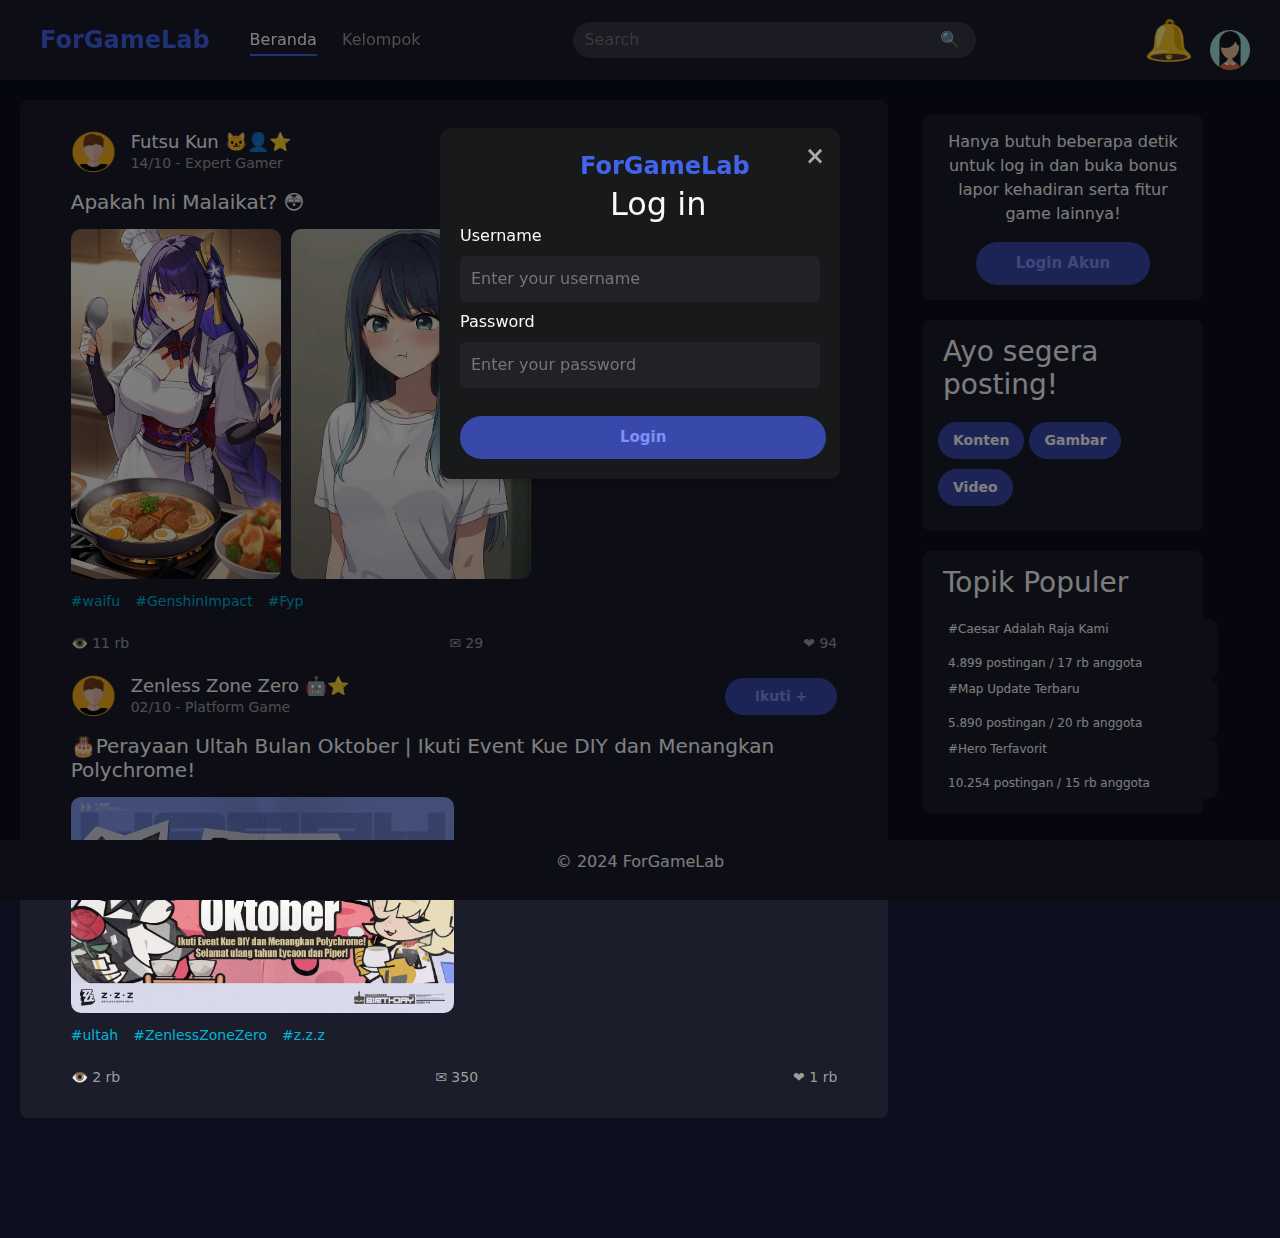
==== index.html @ d7272fd7 "Update Navbar" ====
<!DOCTYPE html>
<html lang="en">

<head>
  <meta charset="UTF-8" />
  <meta name="viewport" content="width=device-width, initial-scale=1.0" />
  <title>Forum Komunitas Gaming</title>
  <link rel="stylesheet" href="css/style.css" />
  <link rel="stylesheet" href="css/bootstrap.css" />
  <link rel="stylesheet" href="https://cdnjs.cloudflare.com/ajax/libs/font-awesome/6.7.1/css/all.min.css" />
</head>

<body>
  <!-- Modal Structure -->
  <div id="loginModal" class="modal-overlay">
    <div class="modal-konten">
      <span class="close-btn">&times;</span>
      <div class="logo">ForGameLab</div>
      <h2>Log in</h2>
      <form action="#">
        <label for="username" class="text-light">Username</label>
        <input type="text" id="username" name="username" placeholder="Enter your username"
          style="background-color: #212226" />
        <label for="password" class="text-light">Password</label>
        <input type="password" id="password" name="password" placeholder="Enter your password"
          style="background-color: #212226" />
        <button type="submit">Login</button>
      </form>
    </div>
  </div>
  <nav class="navbar">
    <span class="logo-mobile">ForGameLab</span>
    <span class="hamburger">&#9776;</span>
    <div class="navbar-left">
      <div class="logo">ForGameLab</div>
      <div class="menu">
        <a href="#" class="active">Beranda</a>
        <a href="#">Kelompok</a>
      </div>
    </div>

    <div class="navbar-center">
      <div class="search-bar">
        <input type="text" placeholder="Search" />
        <button type="submit">🔍</button>
      </div>
    </div>

    <div class="navbar-right">
      <div class="icons">
        <span class="icon">🔔</span>
        <img src="bahan/profile2.png" alt="Avatar Profil" class="avatar-profil" />
      </div>
    </div>
  </nav>

  <main>
    <section class="forum">
      <article class="post">
        <div class="post-container">
          <div class="post-header">
            <img src="bahan/profile1.png" alt="Avatar" class="avatar" />
            <div class="user-info">
              <h3>Futsu Kun <span class="icons">🐱‍👤⭐</span></h3>
              <p>14/10 - Expert Gamer</p>
            </div>
            <button class="follow-btn">Ikuti +</button>
          </div>

          <div class="post-content">
            <h2>Apakah Ini Malaikat? 😳</h2>
            <div class="post-images">
              <img src="bahan/gambar1.png" alt="gambar 1" class="post-image" />
              <img src="bahan/gambar2.png" alt="gambar 2" class="post-image" />
            </div>
            <div class="post-tags">
              <a href="#">#waifu</a>
              <a href="#">#GenshinImpact</a>
              <a href="#">#Fyp</a>
            </div>
          </div>

          <div class="post-footer">
            <span>👁 11 rb</span>
            <span>✉ 29</span>
            <span>❤ 94</span>
          </div>
        </div>
        <div class="post-container">
          <div class="post-header">
            <img src="bahan/profile1.png" alt="Avatar" class="avatar" />
            <div class="user-info">
              <h3>Zenless Zone Zero <span class="icons">🤖⭐</span></h3>
              <p>02/10 - Platform Game</p>
            </div>
            <button class="follow-btn">Ikuti +</button>
          </div>

          <div class="post-content">
            <h2>
              🎂Perayaan Ultah Bulan Oktober | Ikuti Event Kue DIY dan
              Menangkan Polychrome!
            </h2>
            <div class="post-images">
              <img src="bahan/gambar3.png" alt="gambar 3" class="post-image" />
            </div>
            <div class="post-tags">
              <a href="#">#ultah</a>
              <a href="#">#ZenlessZoneZero</a>
              <a href="#">#z.z.z</a>
            </div>
          </div>

          <div class="post-footer">
            <span>👁 2 rb</span>
            <span>✉ 350</span>
            <span>❤ 1 rb</span>
          </div>
        </div>
      </article>
    </section>

    <aside class="sidebar">
      <div class="widget">
        <p>
          <b></b>Hanya butuh beberapa detik untuk log in dan buka bonus lapor
          kehadiran serta fitur game lainnya!
        </p>
        <button class="login-btn">Login Akun</button>
      </div>

      <div class="post-options">
        <h3>Ayo segera posting!</h3>
        <button>Konten</button>
        <button>Gambar</button>
        <button>Video</button>
      </div>

      <div class="topik-info">
        <h3>Topik Populer</h3>
        <div class="topik-container">
          <p>#Caesar Adalah Raja Kami</p>
          <p>4.899 postingan / 17 rb anggota</p>
        </div>
        <div class="topik-container">
          <p>#Map Update Terbaru</p>
          <p>5.890 postingan / 20 rb anggota</p>
        </div>
        <div class="topik-container">
          <p>#Hero Terfavorit</p>
          <p>10.254 postingan / 15 rb anggota</p>
        </div>
      </div>
    </aside>
  </main>

  <footer>
    <p>© 2024 ForGameLab</p>
  </footer>

  <!-- JavaScript Libraries -->
  <script src="js/bootstrap.js"></script>
  <script>
    // Mendapatkan elemen modal
    const modal = document.getElementById("loginModal");
    const closeBtn = document.querySelector(".close-btn");

    // Fungsi Load Modal
    window.onload = function () {
      modal.style.display = "block";
    };

    // Close Modal
    closeBtn.onclick = function () {
      window.location.href = "beranda.html";
    };

    // Close Modal Diluar Konten
    window.onclick = function (event) {
      if (event.target === modal) {
        window.location.href = "beranda.html";
      }
    };
  </script>
</body>

</html>
---- css/style.css ----
/* General Styles */
header {
    background-color: #222;
    padding: 15px;
    text-align: center;
  }

.navbar-left {
    display: flex;
    align-items: center;
}

.logo {
    font-size: 24px;
    color: #4263eb;
    font-weight: bold;
    margin-right: 40px;
    margin-left: 20px
}

.menu a {
    margin-right: 20px;
    color: #9e9e9e;
    text-decoration: none;
    font-size: 16px;
}

.menu a.active {
    color: #fff;
    border-bottom: 2px solid #4263eb;
    padding-bottom: 5px;
}

/* Navbar Styles */

.navbar-center {
    display: flex;
    align-items: center;
}

.navbar-right {
    display: flex;
    align-items: center;
}

/* Hamburger Edit */

.navbar .hamburger {
    display: none;
    cursor: pointer;
    font-size: 30px;
    color: white;
}

.navbar .logo-mobile {
    display: none;
}

/* Search Bar */

.search-bar {
    display: flex;
    background-color: #343746;
    border-radius: 20px;
    padding: 5px 10px;
    margin-right: 20px;
}

.search-bar input {
    background-color: transparent;
    padding: 1px 150px 1px 1px;
    border: none;
    color: #fff;
    outline: none;
    text-align: left;
}

.search-bar button {
    background: none;
    border: none;
    color: #fff;
    cursor: pointer;
}

.icons .icon {
    font-size: 40px;
    margin-left: 15px;
    cursor: pointer;
}

/* Avatar Navbar */
.avatar-profil {
    width: 40px;
    height: 40px;
    margin: 1px 10px 0px 10px;
}
  
  main {
    display: flex;
    margin: 20px;
  }
/* Sidebar Main */
  .sidebar {
    width: 25%;
    background-color: #0c0f1d;
    padding: 15px;
    margin-left: 20px;
    margin-bottom: auto;
  }
  
  .forum {
    width: 70%;
  }

/* Styling modal background */
  .modal-overlay {
    display: none;
    position: fixed;
    top: 0;
    left: 0;
    width: 100%;
    height: 100%;
    background-color: rgba(0, 0, 0, 0.5);
    z-index: 9999;
}

/* Konten modal */
.modal-konten {
    position: relative;
    background-color: #18191b;
    margin: 10% auto;
    padding: 20px;
    border-radius: 10px;
    width: 400px;
    max-width: 80%;
    box-shadow: 0 4px 8px rgba(0, 0, 0, 0.2);
    animation: fadeIn 0.5s ease;
}

/* Animasi Fade In */
@keyframes fadeIn {
    from {
        opacity: 0;
        transform: translateY(-50px);
    }
    to {
        opacity: 1;
        transform: translateY(0);
    }
}

/* Form login styling */
.modal-konten h2 {
    margin: 0px 1px 1px 150px
}

.modal-konten input[type="text"], 
.modal-konten input[type="password"] {
    width: 100%;
    padding: 10px;
    margin: 8px 0;
    border: 1px solid #212226;
    border-radius: 5px;
}

.modal-konten button {
    background-color: #3949ab;
    color: #7f8ff5;
    border: none;
    padding: 10px 160px;
    border-radius: 40px;
    cursor: pointer;
    font-size: 15px;
    font-weight: bold;
    margin-top: 20px;
}

.modal-konten button:hover {
    background-color: #6476e9;
    color: #fff;
    cursor: pointer;
}

.modal-konten .logo {
    font-size: 24px;
    color: #4263eb;
    font-weight: bold;
    margin: 0px 1px 1px 120px
}

/* Button close di pojok modal */
.close-btn {
    position: absolute;
    top: 10px;
    right: 15px;
    color: #aaa;
    font-size: 24px;
    font-weight: bold;
    cursor: pointer;
}

.close-btn:hover {
    color: black;
}
/* Main Konten */
  .widget {
    margin-bottom: 20px;
    padding: 15px;
    background-color: #1b1d2a;
    border-radius: 8px;
    text-align: center;
  }
  
  .post-options, .topik-info {
    margin-bottom: 20px;
    padding: 15px;
    background-color: #1b1d2a;
    border-radius: 8px;
  }

  .post-options h3, .topik-info h3 {
    margin-left: 5px
  }
  
  .post-options button {
    background-color: #3949ab;
    color: #fff;
    border: none;
    padding: 8px 15px;
    border-radius: 20px;
    cursor: pointer;
    font-size: 14px;
    font-weight: bold;
    margin-bottom: 10px;
  }

  .post-options button:hover {
    background-color: #6476e9;
  }
  
  .post {
    background-color: #1b1d2a;
    border-radius: 8px;
    padding: 20px;
    margin-bottom: 100px;
  }
  
.post-container {
    width: 800px;
    background-color: #1b1d2a;
    padding: 20px 35px;
    margin: auto;
}

.topik-container {
    width: 280px;
    height: 60px;
    background-color: #1b1d2a;
    border-radius: 10px;
    padding: 0.5px 0.5px 10px 10px;
    font-size: 12px;
}

.topik-container:hover {
    background-color: #676767;
}

.post-header {
    display: flex;
    align-items: center;
    margin-bottom: 15px;
}

.post-content {
    margin-bottom: 20px;
}

.post-content h2 {
    font-size: 20px;
    margin-bottom: 15px;
    color: #fff;
}

.post-images {
    display: flex;
    gap: 10px;
    margin-bottom: 10px;
}

.post-image {
    max-width: 50%;
    max-height: 350px;
    border-radius: 10px;
}

.post-tags a {
    color: #00b4d8;
    text-decoration: none;
    margin-right: 10px;
    font-size: 14px;
}

.post-footer {
    display: flex;
    justify-content: space-between;
    font-size: 14px;
    color: #9e9e9e;
}
/* Avatar Konten */
.avatar {
    width: 45px;
    height: 45px;
    border-radius: 45%;
    margin-right: 15px;
}

.user-info {
    flex-grow: 1;
}

.user-info h3 {
    margin: 0;
    font-size: 18px;
    color: #fff;
}

.user-info p {
    margin: 0;
    font-size: 14px;
    color: #9e9e9e;
}
  
.post-body img {
    max-width: 20%;
    margin-top: 15px;
    border-radius: 8px;
  }

.icons {
    font-size: 18px;
}

/* Follor Button */

.follow-btn {
    background-color: #3949ab;
    color: #7f8ff5;
    border: none;
    padding: 8px 30px;
    border-radius: 20px;
    cursor: pointer;
    font-size: 14px;
    font-weight: bold;
}

.follow-btn:hover {
    background-color: #6476e9;
    color: #fff;
    cursor: pointer;
}
/* Login Button */
.login-btn {
    background-color: #3949ab;
    color: #7f8ff5;
    border: none;
    padding: 10px 40px;
    border-radius: 40px;
    cursor: pointer;
    font-size: 15px;
    font-weight: bold;
}

.login-btn:hover {
    background-color: #6476e9;
    color: #fff;
    cursor: pointer;
}

.notification-dropdown {
    position: relative;
    margin-left: 5px;
    margin-right: 30px;
  }
  
  .dropdown-icon img {
    width: 32px;
    cursor: pointer;
  }
  
  .dropdown-content {
  display: none;
  position: absolute;
  top: 40px;
  right: 0;
  background-color: #1b1d2a;
  border-radius: 8px;
  padding: 16px;
  box-shadow: 0 4px 30px rgba(0, 0, 0, 0.2);
  width: 300px;
  z-index: 1000;
  transition: background 0.3s ease;
  }

  .message {
    text-align: center;
  }
  
  .dropdown-content img {
    width: 64px;
    margin-bottom: 12px;
  }
  
  .dropdown-content p {
    margin: 0 0 16px;
  }
  
  .dropdown-content button {
    background-color:  #3949ab;
    border: none;
    border-radius: 4px;
    color: #7f8ff5;
    padding: 8px 16px;
    cursor: pointer;
  }
  
  .dropdown-content button:hover {
    background-color: #6476e9;
    color: #fff;
  }

  .profile-setting button {
    margin-top: 10px;
    padding: 8px 20px;
    width: auto;
    text-align: left;
  }

  .dropdown-content .dropdown-item {
    padding: 5px;
  }
  
  .dropdown-content .dropdown-item:hover {
    border-radius: 5px;
    background-color: #343746;
    color: #6476e9;
    cursor: pointer;
  }
  
  .dropdown-item i {
    margin-right: 8px;
  }
  
  .dropdown-right {
    font-size: 0.9em;
    color: #aaa;
  }

  #theme-setting {
    display: flex;
    justify-content: space-between;
    align-items: center;
    padding: 10px 15px;
    cursor: pointer;
  }

  #theme-masuk {
    display: flex;
    align-items: left;
    padding: 10px 15px;
    cursor: pointer;
  }
  
  /* Toggle Switch */
  .theme-switcher {
    display: flex;
    align-items: center;
    gap: 10px;
  }

  .switch {
    margin-left: 40px;
    position: relative;
    display: inline-block;
    width: 34px;
    height: 20px;
  }
  
  .switch input {
    display: none;
  }
  
  .slider {
    position: absolute;
    cursor: pointer;
    top: 0;
    left: 0;
    right: 0;
    bottom: 0;
    background-color: #666;
    transition: 0.4s;
    border-radius: 34px;
  }
  
  .slider::before {
    position: absolute;
    content: "";
    height: 14px;
    width: 14px;
    left: 3px;
    bottom: 3px;
    background-color: white;
    transition: 0.4s;
    border-radius: 50%;
  }
  
  input:checked + .slider {
    background-color: #4CAF50;
  }
  
  input:checked + .slider::before {
    transform: translateX(14px);
  }

  /* Tema Dark Mode */
body.dark-mode {
    background-color: #121212;
    color: #f5f5f5;
  }
  
  body.dark-mode .dropdown {
    background-color: #2b2b2b;
  }
  
  body.dark-mode #theme-setting:hover {
    background-color: #444;
  }
  
/* Footer Style */
footer {
    background-color: #1b1d2a;
    color: white;
    text-align: center;
    padding: 10px 0;
    position: fixed;
    width: 100%;
    bottom: 0;
}
  
  /* Responsiveness */
  @media screen and (max-width: 412px) {
    main {
      flex-direction: column;
    }
  
    .forum, .post {
      width: 95%;
    }

    .logo {
        font-size: 16px;
        color: #4263eb;
        font-weight: bold;
        margin-right: 10px;
    }

    .sidebar {
        width: 95%;
        margin-left: 0px;
        margin-bottom: 100px;
        padding: 10px;
      }
    .navbar-left, .navbar-center, .navbar-right {
        display: none;
    }

    .navbar .hamburger {
        display: block;
    }

    .navbar .logo-mobile {
        display: block;
        font-size: 20px;
        color: #4263eb;
        font-weight: bold;
        margin-right: 10px;
    }

    .post-container {
        width: 95%;
        padding: 10px;
    }

    .post-images {
        flex-direction: column;
    }

    .post-image {
        max-width: 90%;
    }

    .follow-btn {
        padding: 8px 20px;
        border-radius: 20px;
        font-size: 12px;
        font-weight: bold;
    }

    .user-info {
        width: 100%;
    }
  }

  @media screen and (max-width: 540px) {
    main {
      flex-direction: column;
    }
  
    .forum, .post {
      width: 95%;
    }

    .logo {
        font-size: 16px;
        color: #4263eb;
        font-weight: bold;
        margin-right: 10px;
    }

    .sidebar {
        width: 95%;
        margin-left: 0px;
        margin-bottom: 100px;
        padding: 10px;
      }
    .navbar-left, .navbar-center, .navbar-right {
        display: none;
    }

    .navbar .hamburger {
        display: block;
    }

    .navbar .logo-mobile {
        display: block;
        font-size: 20px;
        color: #4263eb;
        font-weight: bold;
        margin-right: 10px;
    }

    .post-container {
        width: 95%;
        padding: 10px;
    }

    .post-images {
        flex-direction: column;
    }

    .post-image {
        max-width: 90%;
    }

    .follow-btn {
        padding: 8px 20px;
        border-radius: 20px;
        font-size: 12px;
        font-weight: bold;
    }

    .user-info {
        width: 100%;
    }
  }

  @media screen and (max-width: 768px) {
  
    .post-container {
        width: 95%;
        padding: 10px;
    }

    .navbar-left, .navbar-center, .navbar-right {
        display: none;
    }

    .navbar .hamburger {
        display: block;
    }

    .navbar .logo-mobile {
        display: block;
        font-size: 20px;
        color: #4263eb;
        font-weight: bold;
        margin-right: 10px;
    }

    .topik-container {
        width: 100px;
        height: 80px;
    }

    .sidebar {
        width: 30%;
        margin-left: 0px;
        margin-bottom: 100px;
        padding: 10px;
      }

    .avatar-profil {
        width: 35px;
        height: 35px;
        margin: 1px 5px 0px 10px;
    }

    .logo {
        font-size: 20px;
        color: #4263eb;
        font-weight: bold;
        margin-right: 20px;
    }

    .post-options button {
        padding: 5px 10px;
      }
  }

  @media screen and (max-width: 1025px) {
    .post-container {
        width: 95%;
        padding: 10px;
    }

    .topik-container {
        width: 100px;
        height: 80px;
    }

    .search-bar input {
        padding: 4px 50px 4px 4px;
    }

    .avatar-profil {
        width: 35px;
        height: 35px;
        margin: 1px 5px 0px 10px;
    }

    .logo {
        font-size: 20px;
        color: #4263eb;
        font-weight: bold;
        margin-right: 20px;
    }

    .post-options button {
        padding: 5px 10px;
      }

    .sidebar {
        width: 30%;
        margin-left: 0px;
        margin-bottom: 100px;
        padding: 10px;
      }
  }

  @media screen and (max-width: 1280px) {
    .post-container {
        width: 95%;
        padding: 10px;
    }
  }
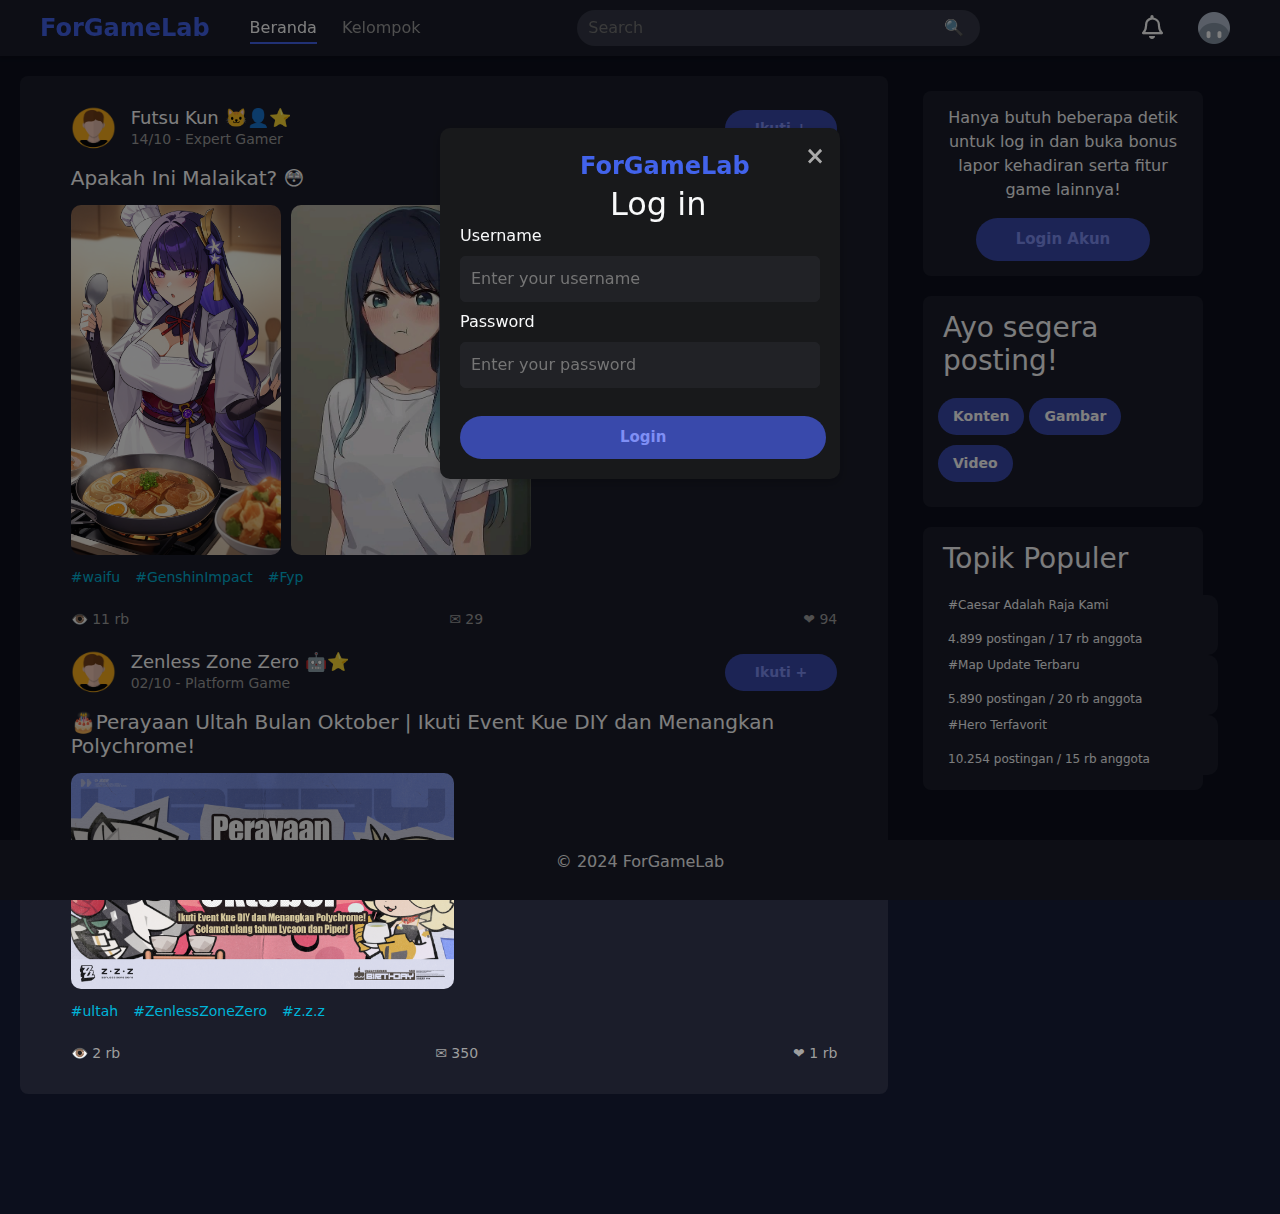
==== commit 747723e4: "`Added login modal functionality and updated navigation bar with dropdown menus`" ====
--- a/index.html
+++ b/index.html
@@ -47,13 +47,66 @@
     </div>
 
     <div class="navbar-right">
-      <div class="icons">
-        <span class="icon">🔔</span>
-        <img src="bahan/profile2.png" alt="Avatar Profil" class="avatar-profil" />
-      </div>
-    </div>
+      <!-- Notifikasi -->
+      <div class="notification-dropdown">
+        <div class="dropdown-icon" onmouseover="toggleDropdownBell()">
+          <i class="fa-regular fa-bell fa-xl" style="cursor: pointer" id="iconbell"></i>
+        </div>
+        <div class="dropdown-content" id="dropdownContentNotif">
+          <div class="message">
+            <img src="bahan/box kosong.png" alt="Empty Box Icon" />
+            <p>Log in untuk melihat konten menarik lainnya</p>
+            <button class="login-notif" onclick="redirectToLogin()">
+              Log In
+            </button>
+          </div>
+        </div>
+      </div>
+      <!-- profil -->
+      <div class="notification-dropdown">
+        <div class="dropdown">
+          <div class="dropdown-icon" onmouseover="DropdownProfil()">
+            <img src="bahan/default_avatar.png" alt="Profil Icon" id="iconprofil" style="cursor: pointer" />
+          </div>
+          <div class="dropdown-content" id="dropdownContentProfil">
+            <div class="dropdown-item" id="theme-setting">
+              <i class="fas fa-toggle-on"></i>
+              <span>Pengaturan Tampilan</span>
+              <span class="current-setting"></span>
+              <div class="theme-switcher">
+                <label class="switch">
+                  <input type="checkbox" id="theme-toggle" />
+                  <span class="slider round"></span>
+                </label>
+                <span class="theme-text"></span>
+              </div>
+            </div>
+            <hr />
+            <div class="dropdown-item" id="theme-masuk">
+              <i class="fas fa-sign-in-alt" style="margin-top: 4px;"></i>
+              <span>Masuk</span>
+            </div>
+            <!-- Modal pop-up Form -->
+            <div id="loginModal" class="modal-overlay">
+              <div class="modal-konten">
+                <span class="close-btn">&times;</span>
+                <div class="logo">ForGameLab</div>
+                <h2>Log in</h2>
+                <form action="#">
+                  <label for="username" class="text-light">Username</label>
+                  <input type="text" id="username" name="username" placeholder="Enter your username"
+                    style="background-color: #212226" />
+                  <label for="password" class="text-light">Password</label>
+                  <input type="password" id="password" name="password" placeholder="Enter your password"
+                    style="background-color: #212226" />
+                  <button type="submit">Login</button>
+                </form>
+              </div>
+            </div>
+          </div>
+        </div>
+      </div>
   </nav>
-
   <main>
     <section class="forum">
       <article class="post">
--- a/css/style.css
+++ b/css/style.css
@@ -137,6 +137,7 @@
     animation: fadeIn 0.5s ease;
 }
 
+
 /* Animasi Fade In */
 @keyframes fadeIn {
     from {
@@ -175,10 +176,28 @@
     margin-top: 20px;
 }
 
+.dropdown-content .modal-konten button {
+  background-color: #3949ab;
+  color: #7f8ff5;
+  border: none;
+  padding: 10px 160px;
+  border-radius: 40px;
+  cursor: pointer;
+  font-size: 15px;
+  font-weight: bold;
+  margin-top: 20px;
+}
+
 .modal-konten button:hover {
     background-color: #6476e9;
     color: #fff;
     cursor: pointer;
+}
+
+.dropdown-content .modal-konten button:hover {
+  background-color: #6476e9;
+  color: #fff;
+  cursor: pointer;
 }
 
 .modal-konten .logo {
@@ -202,6 +221,7 @@
 .close-btn:hover {
     color: black;
 }
+
 /* Main Konten */
   .widget {
     margin-bottom: 20px;
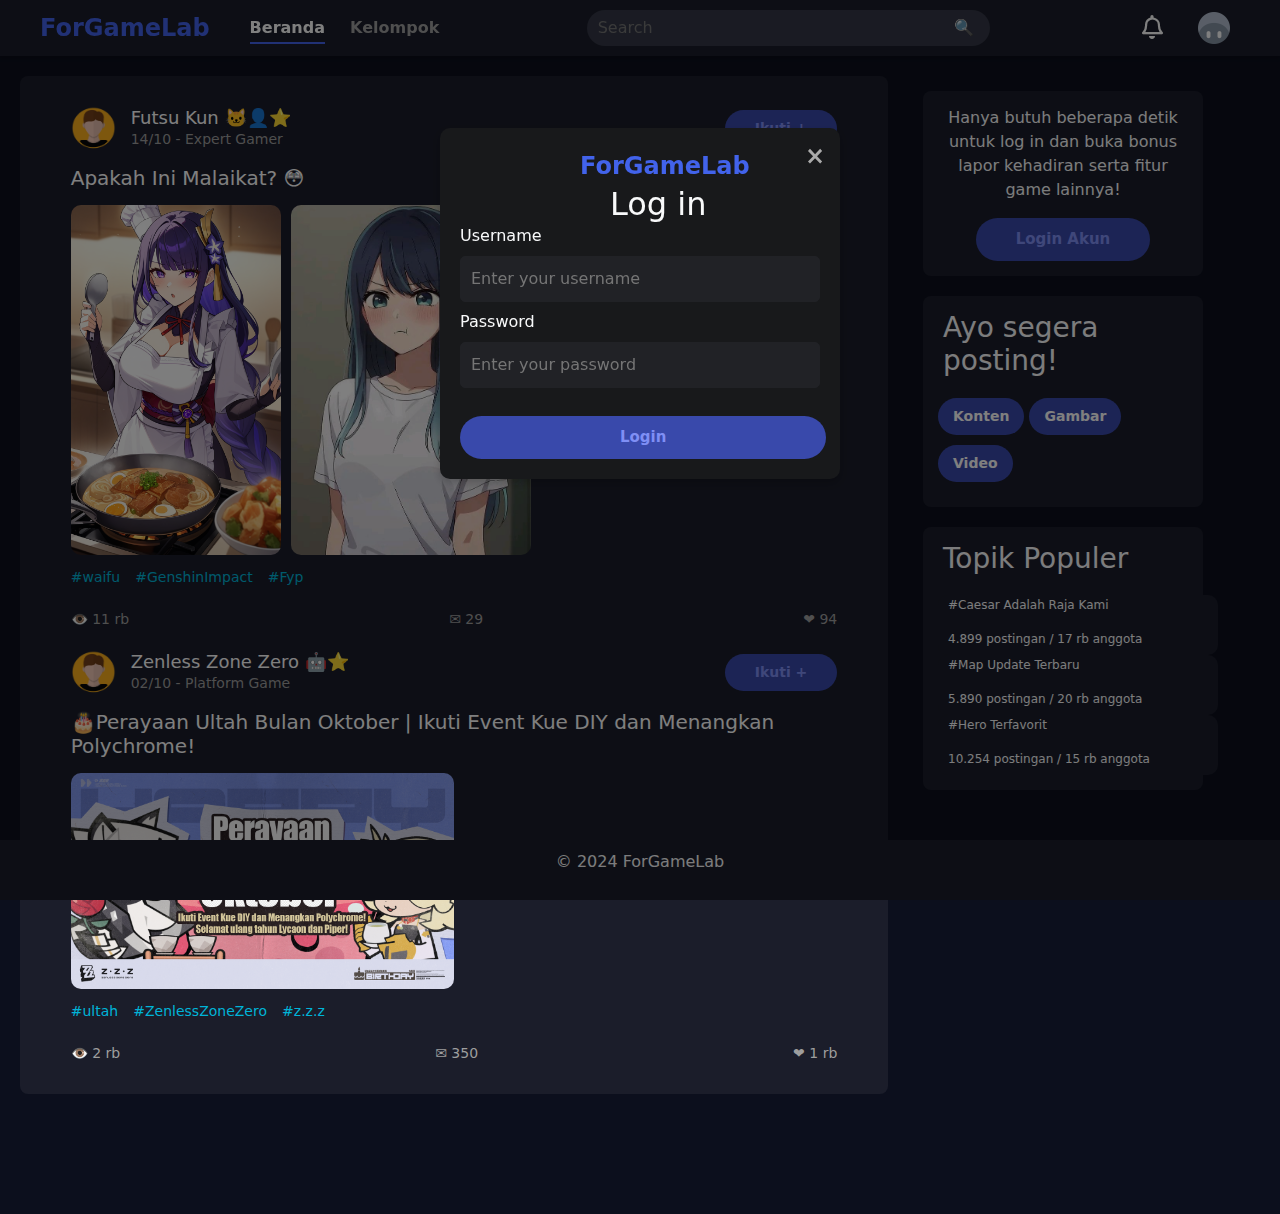
==== commit e32f8037: "`Refactor navigation menu and login button in beranda.html and index.html, update CSS styles in boot" ====
--- a/index.html
+++ b/index.html
@@ -34,8 +34,8 @@
     <div class="navbar-left">
       <div class="logo">ForGameLab</div>
       <div class="menu">
-        <a href="#" class="active">Beranda</a>
-        <a href="#">Kelompok</a>
+        <a href="#" class="active"><b>Beranda</b></a>
+        <a href="#"><b>Kelompok</b></a>
       </div>
     </div>
 
